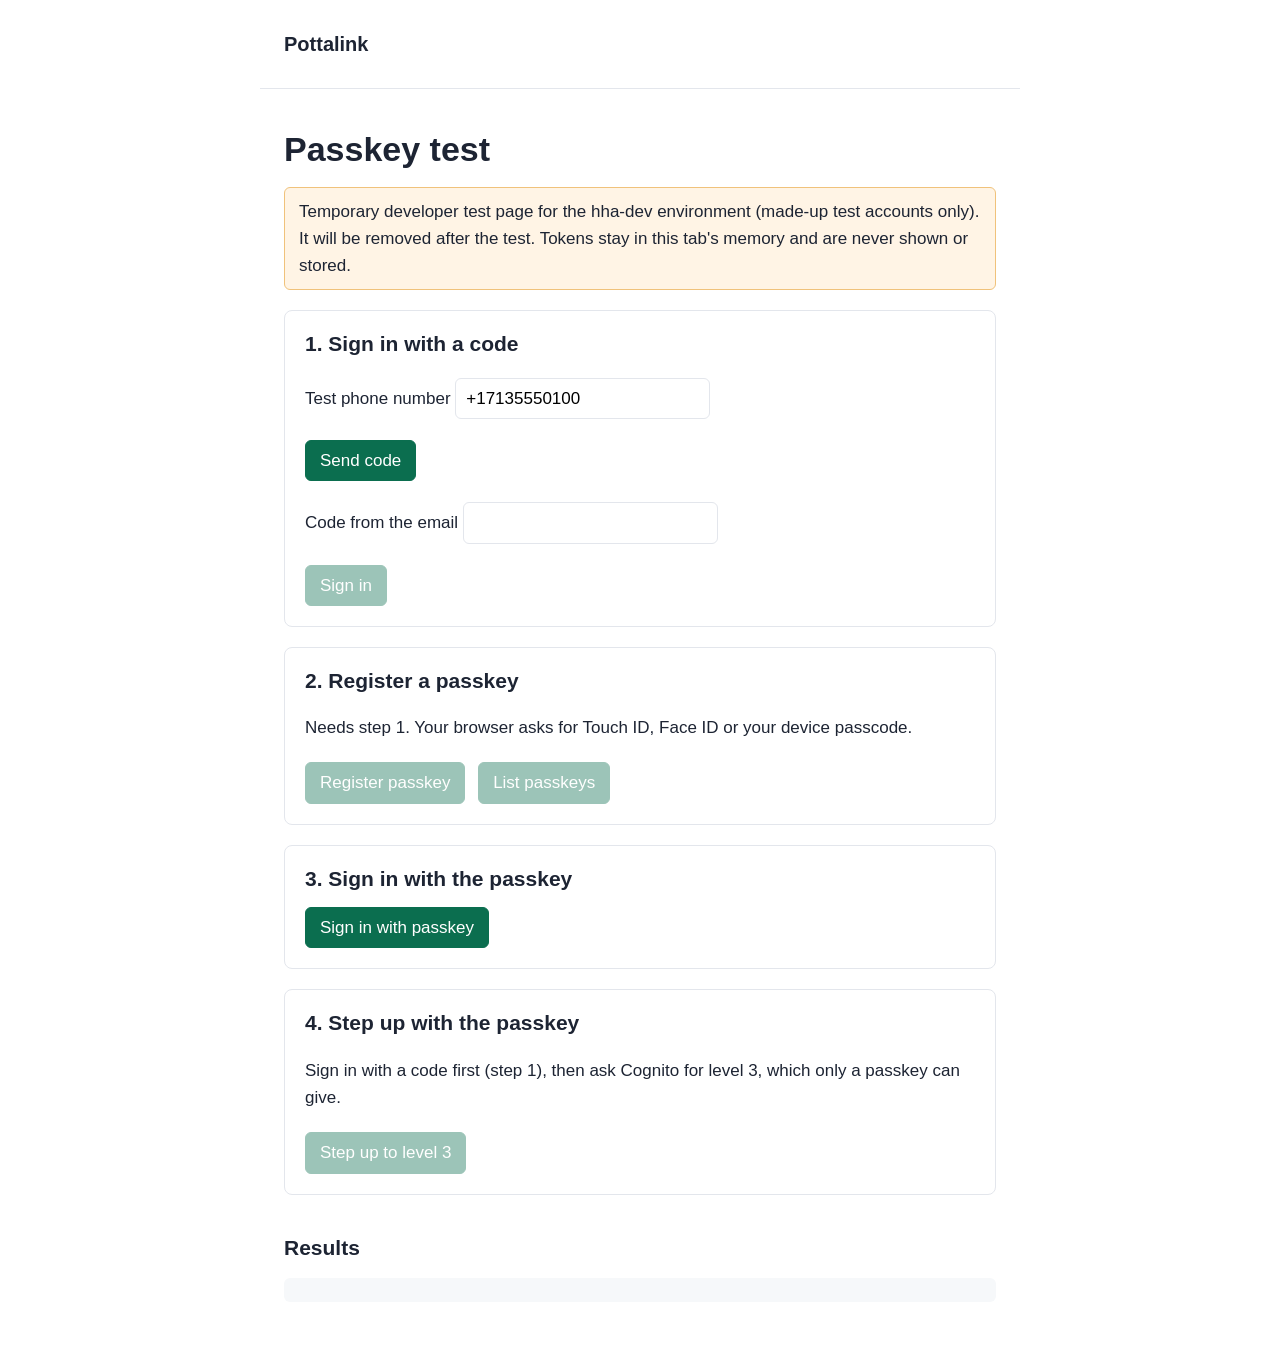
==== passkey-test/index.html @ 20d89791 "test: add a temporary passkey test page for hha-dev (F4b) /passkey-test/ signs in to the hha-dev use" ====
<!doctype html>
<html lang="en">
<head>
  <meta charset="utf-8">
  <meta name="viewport" content="width=device-width, initial-scale=1">
  <meta name="robots" content="noindex, nofollow">
  <meta http-equiv="Content-Security-Policy" content="default-src 'none'; script-src 'self'; style-src 'self' 'unsafe-inline'; connect-src https://cognito-idp.us-east-1.amazonaws.com; base-uri 'none'; form-action 'none'">
  <title>Passkey test (temporary) | Pottalink</title>
  <link rel="stylesheet" href="/assets/style.css">
  <style>
    .step { border: 1px solid var(--line); border-radius: 8px; padding: 16px 20px; margin: 20px 0; }
    .step h2 { margin-top: 0; }
    input { font: inherit; padding: 6px 10px; border: 1px solid var(--line); border-radius: 6px; width: 15em; }
    button { font: inherit; padding: 6px 14px; border-radius: 6px; border: 1px solid var(--accent); background: var(--accent); color: #fff; cursor: pointer; margin: 4px 8px 4px 0; }
    button:disabled { opacity: 0.4; cursor: default; }
    pre { background: var(--panel); padding: 12px; border-radius: 6px; white-space: pre-wrap; word-break: break-word; font-size: 14px; }
    .warn { background: #fff4e5; border: 1px solid #f0c27b; padding: 10px 14px; border-radius: 6px; }
  </style>
</head>
<body>
  <header>
    <a class="brand" href="/">Pottalink</a>
  </header>
  <main>
    <h1>Passkey test</h1>
    <p class="warn">Temporary developer test page for the hha-dev environment (made-up test accounts only). It will be removed after the test. Tokens stay in this tab's memory and are never shown or stored.</p>

    <div class="step">
      <h2>1. Sign in with a code</h2>
      <p><label>Test phone number <input id="phone" value="+17135550100" autocomplete="off"></label></p>
      <button id="send-code">Send code</button>
      <p><label>Code from the email <input id="code" inputmode="numeric" autocomplete="one-time-code"></label></p>
      <button id="verify-code" disabled>Sign in</button>
    </div>

    <div class="step">
      <h2>2. Register a passkey</h2>
      <p>Needs step 1. Your browser asks for Touch ID, Face ID or your device passcode.</p>
      <button id="register" disabled>Register passkey</button>
      <button id="list" disabled>List passkeys</button>
    </div>

    <div class="step">
      <h2>3. Sign in with the passkey</h2>
      <button id="passkey-sign-in">Sign in with passkey</button>
    </div>

    <div class="step">
      <h2>4. Step up with the passkey</h2>
      <p>Sign in with a code first (step 1), then ask Cognito for level 3, which only a passkey can give.</p>
      <button id="step-up" disabled>Step up to level 3</button>
    </div>

    <h2>Results</h2>
    <pre id="log" aria-live="polite"></pre>
  </main>
  <script src="/passkey-test/test.js"></script>
</body>
</html>
---- assets/style.css ----
:root {
  --ink: #1d2433;
  --muted: #5b6475;
  --line: #e3e6ec;
  --accent: #0b6e4f;
  --bg: #ffffff;
  --panel: #f6f8fa;
}

* {
  box-sizing: border-box;
}

body {
  margin: 0;
  font-family: -apple-system, BlinkMacSystemFont, 'Segoe UI', Roboto, Helvetica, Arial, sans-serif;
  font-size: 17px;
  line-height: 1.6;
  color: var(--ink);
  background: var(--bg);
}

header,
main,
footer {
  max-width: 760px;
  margin: 0 auto;
  padding: 0 24px;
}

header {
  display: flex;
  align-items: center;
  justify-content: space-between;
  padding-top: 28px;
  padding-bottom: 28px;
  border-bottom: 1px solid var(--line);
}

.brand {
  font-weight: 700;
  font-size: 20px;
  color: var(--ink);
  text-decoration: none;
}

nav a {
  margin-left: 20px;
  color: var(--muted);
  text-decoration: none;
  font-size: 15px;
}

nav a:hover,
nav a[aria-current='page'] {
  color: var(--accent);
}

main {
  padding-top: 40px;
  padding-bottom: 56px;
}

h1 {
  font-size: 34px;
  line-height: 1.2;
  margin: 0 0 12px;
}

h2 {
  font-size: 21px;
  margin: 36px 0 8px;
}

p,
li {
  color: var(--ink);
}

.lead {
  font-size: 19px;
  color: var(--muted);
  margin-top: 0;
}

.meta {
  color: var(--muted);
  font-size: 15px;
}

a {
  color: var(--accent);
}

.panel {
  background: var(--panel);
  border: 1px solid var(--line);
  border-radius: 10px;
  padding: 18px 22px;
  margin: 20px 0;
}

.panel p {
  margin: 0;
}

footer {
  padding-top: 24px;
  padding-bottom: 40px;
  border-top: 1px solid var(--line);
  color: var(--muted);
  font-size: 14px;
}

footer a {
  color: var(--muted);
  margin-right: 16px;
}

@media (max-width: 560px) {
  h1 {
    font-size: 28px;
  }

  nav a {
    margin-left: 14px;
  }
}
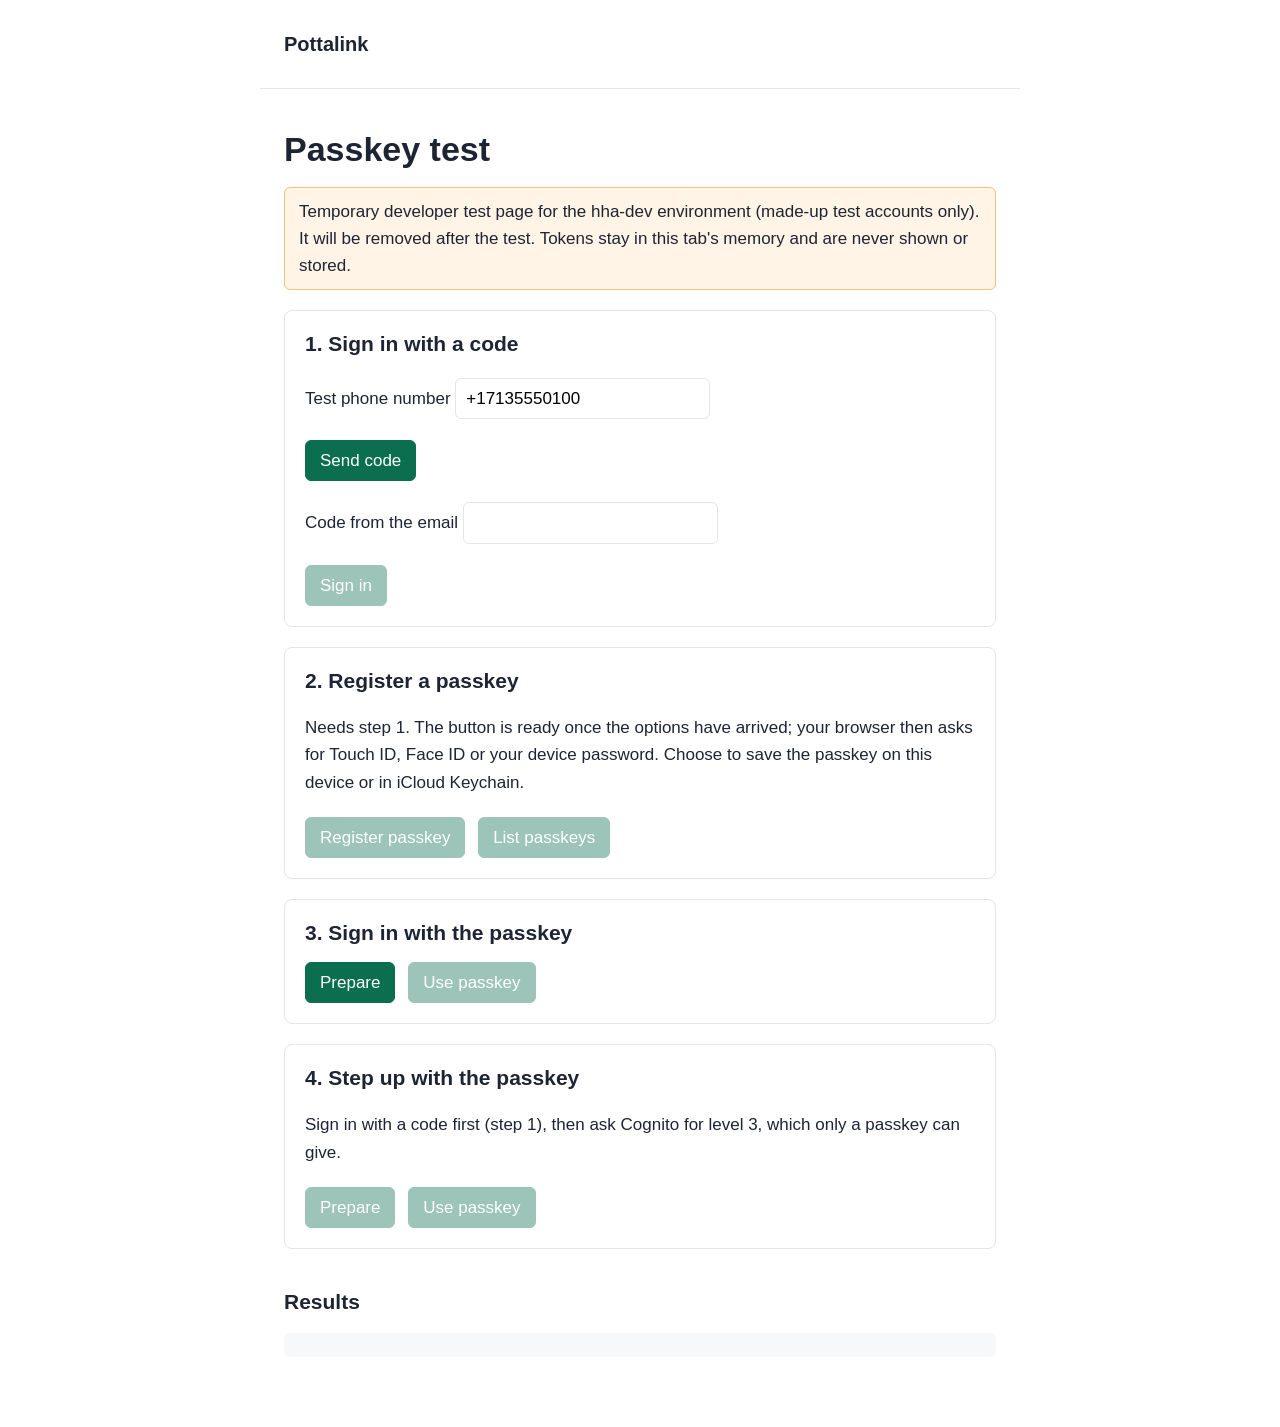
==== commit e8307459: "test: open passkey prompts straight from a click on the test page Co-Authored-By: Claude Opus 5.5 <n" ====
--- a/passkey-test/index.html
+++ b/passkey-test/index.html
@@ -35,20 +35,23 @@
 
     <div class="step">
       <h2>2. Register a passkey</h2>
-      <p>Needs step 1. Your browser asks for Touch ID, Face ID or your device passcode.</p>
+      <p>Needs step 1. The button is ready once the options have arrived; your browser then asks for Touch ID, Face ID or your device password. Choose to save the passkey on this device or in iCloud Keychain.</p>
       <button id="register" disabled>Register passkey</button>
+      <span id="register-status"></span>
       <button id="list" disabled>List passkeys</button>
     </div>
 
     <div class="step">
       <h2>3. Sign in with the passkey</h2>
-      <button id="passkey-sign-in">Sign in with passkey</button>
+      <button id="passkey-prepare">Prepare</button>
+      <button id="passkey-use" disabled>Use passkey</button>
     </div>
 
     <div class="step">
       <h2>4. Step up with the passkey</h2>
       <p>Sign in with a code first (step 1), then ask Cognito for level 3, which only a passkey can give.</p>
-      <button id="step-up" disabled>Step up to level 3</button>
+      <button id="step-up-prepare" disabled>Prepare</button>
+      <button id="step-up-use" disabled>Use passkey</button>
     </div>
 
     <h2>Results</h2>
